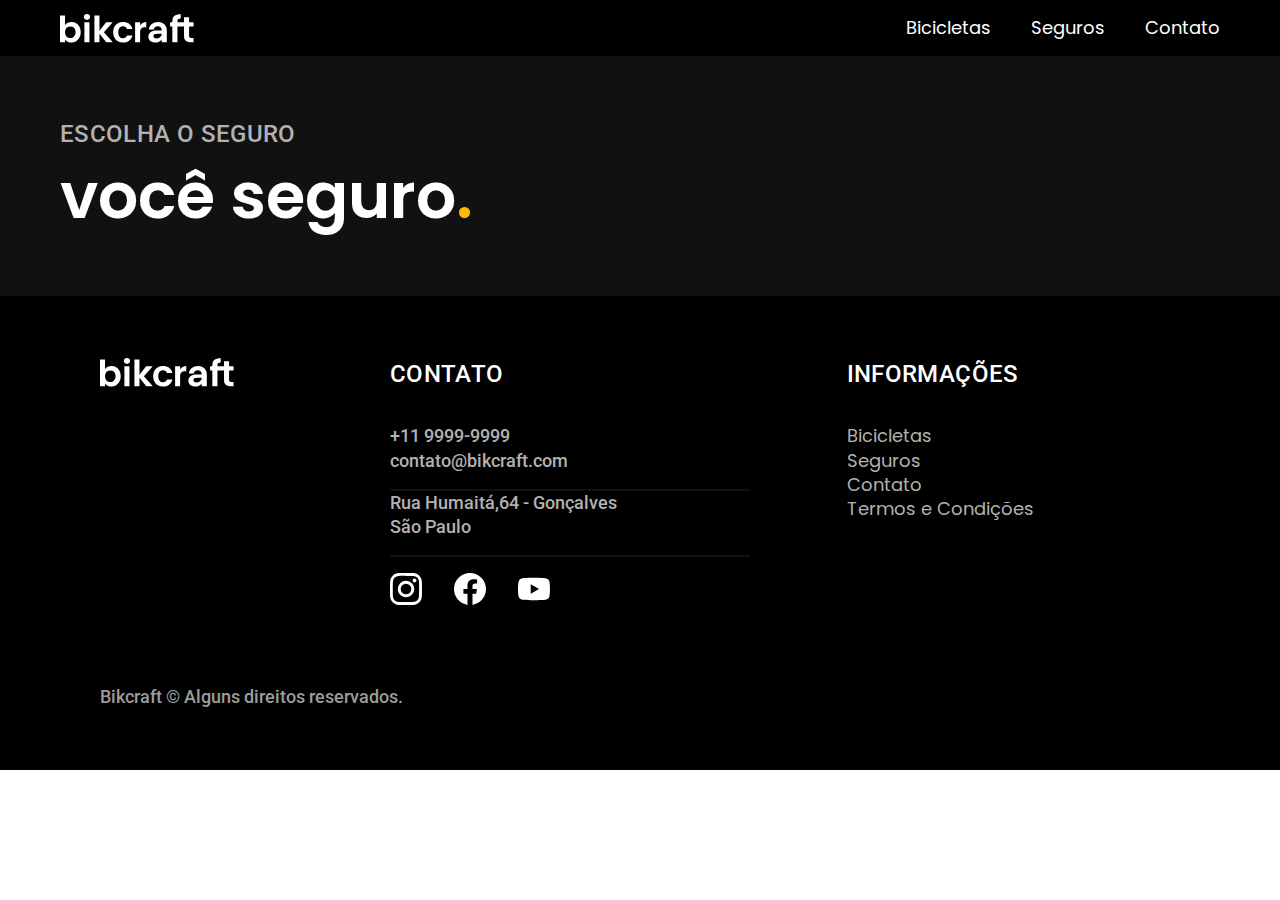
==== seguros.html @ f9e0acf3 "Bicicletas" ====
<!DOCTYPE html>
<html lang="en">
<head>
    <meta charset="UTF-8">
    <meta http-equiv="X-UA-Compatible" content="IE=edge">
    <meta name="viewport" content="width=device-width, initial-scale=1.0">
    <title>Termos e Condições | Bikcraft</title>
    <link rel="stylesheet" href="./css/style.css">
    <link rel="preconnect" href="https://fonts.googleapis.com">
<link rel="preconnect" href="https://fonts.gstatic.com" crossorigin>
<link href="https://fonts.googleapis.com/css2?family=Poppins:wght@400;600&family=Roboto:wght@400;500&display=swap" rel="stylesheet"> 
<link href="https://fonts.googleapis.com/css2?family=Merriweather:ital,wght@1,900&display=swap" rel="stylesheet">
</head>
<body id="termos">
    <header class="header-bg">
        <div class="header container">
            <a href="./">
                <img src="img/bikcraft.svg" alt="logo">
            </a>
            
            <nav>
                <ul class="header-menu font-1-m cor-0"> 
                    <li><a href="./bicicletas.html">Bicicletas</a></li>
                    <li><a href="./seguros.html">Seguros</a></li>
                    <li><a href="./contato.html">Contato</a></li>
                    
                </ul>
            </nav>
        </div>
    </header>

    <main>
        <div class="titulo-bg">
            <div class="titulo container">
                <p class="font-2-l-b cor-5">Escolha o seguro</p>
                <h1 class="font-1-xxl cor-0">você seguro<span class="cor-p1">.</span></h1>
            </div>
        </div>
        
    </main>
    
    <footer class="footer-bg">
        <div class="footer container">
            <img src="img/bikcraft.svg" alt="">
            <div class="footer-contato">
                <h3 class="font-2-l-b cor-0">Contato</h3>
                <ul class="font-2-m cor-5">
                    <li><a href="tel:+55219999999">+11 9999-9999</a></li>
                    <li><a href="mailto:contato@bikcraft.com">contato@bikcraft.com</a></li>
                    <li>Rua Humaitá,64 - Gonçalves</li>
                    <li>São Paulo</li>
                </ul>
                <div class="footer-redes">
                    <a href="./">
                        <img src="img/redes/instagram.svg" alt="">
                    </a>
                    <a href="/">
                        <img src="img/redes/facebook.svg" alt="">
                    </a>
                    <a href="/">
                        <img src="img/redes/youtube.svg" alt="">
                    </a>
                </div>
            </div>
            <div class="footer-informacoes">
                <h3 class="font-2-l-b cor-0">Informações</h3>
                <nav>
                    <ul class="font-1-m cor-5">
                        <li><a href="./bicicletas.html">Bicicletas</a></li>
                        <li><a href="./seguros.html">Seguros</a></li>
                        <li><a href="./contato.html">Contato</a></li>
                        <li><a href="./termos.html">Termos e Condições</a></li>
                    </ul>
                </nav>
            </div>
            <p class="footer-copy font-2-m cor-6">Bikcraft &copy Alguns direitos reservados.</p>
        </div>
    </footer>
</body>
</html>
---- css/style.css ----
@import "./global/header.css";
@import "./global/global.css";
@import "./ultilidades/tipografia.css";
@import "./home/introducao.css";
@import "./ultilidades/componentes.css";
@import "./ultilidades/cores.css";
@import "./bicicletas/bicicletas-lista.css";
@import "./home/tecnologia.css";
@import "./home/parceiros.css";
@import "./home/depoimento.css";
@import "./seguros/seguros.css";
@import "./global/footer.css";
@import "./termos/termos.css";
@import "./bicicletas/bicicletas.css"
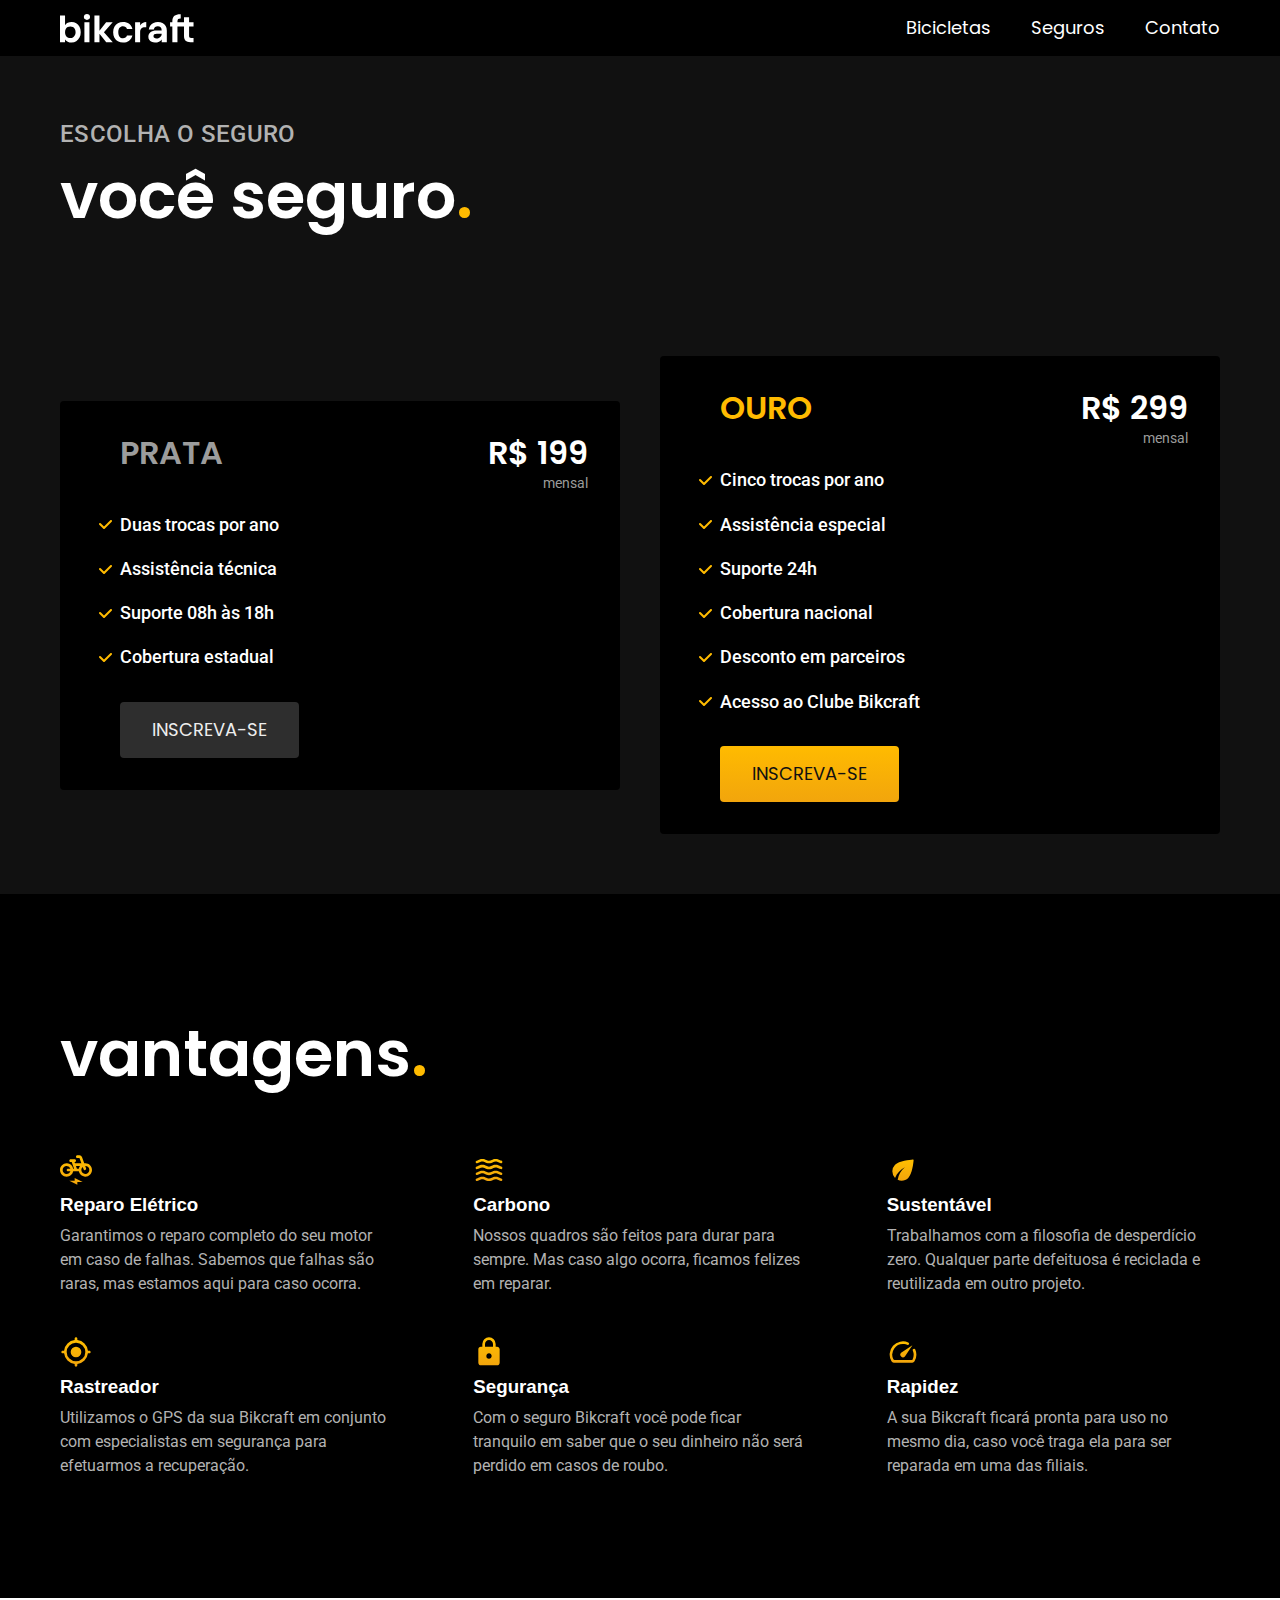
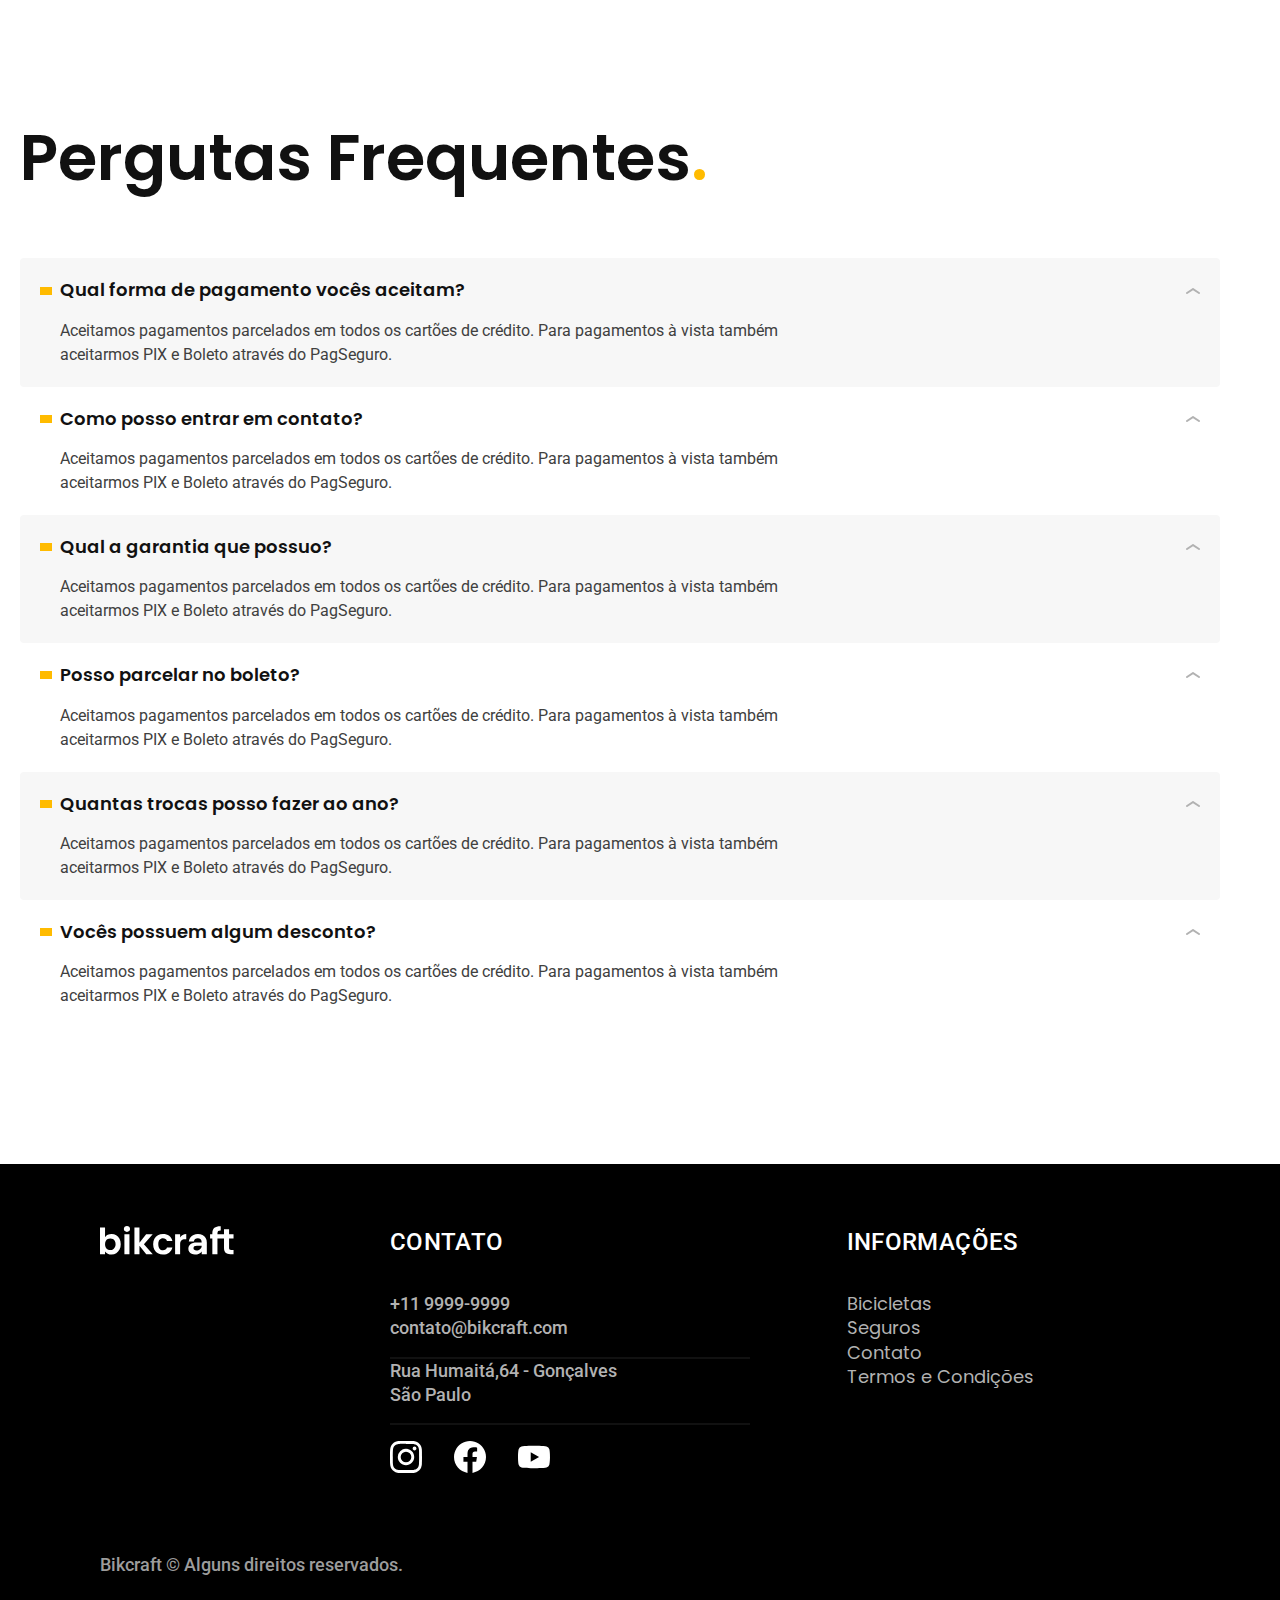
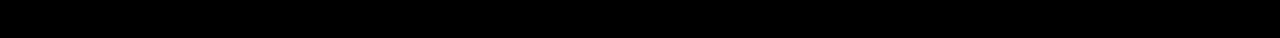
==== commit fd9f469a: "seguros" ====
--- a/seguros.html
+++ b/seguros.html
@@ -4,14 +4,14 @@
     <meta charset="UTF-8">
     <meta http-equiv="X-UA-Compatible" content="IE=edge">
     <meta name="viewport" content="width=device-width, initial-scale=1.0">
-    <title>Termos e Condições | Bikcraft</title>
+    <title>Seguros | Bikcraft</title>
     <link rel="stylesheet" href="./css/style.css">
     <link rel="preconnect" href="https://fonts.googleapis.com">
 <link rel="preconnect" href="https://fonts.gstatic.com" crossorigin>
 <link href="https://fonts.googleapis.com/css2?family=Poppins:wght@400;600&family=Roboto:wght@400;500&display=swap" rel="stylesheet"> 
 <link href="https://fonts.googleapis.com/css2?family=Merriweather:ital,wght@1,900&display=swap" rel="stylesheet">
 </head>
-<body id="termos">
+<body id="seguros">
     <header class="header-bg">
         <div class="header container">
             <a href="./">
@@ -29,7 +29,7 @@
         </div>
     </header>
 
-    <main>
+    <main class="seguros-bg">
         <div class="titulo-bg">
             <div class="titulo container">
                 <p class="font-2-l-b cor-5">Escolha o seguro</p>
@@ -37,7 +37,103 @@
             </div>
         </div>
         
+            <div class="seguros contain"> 
+               
+                <div class="seguros-item">
+                    <h3 class="font-1-xl cor-6">PRATA</h3>
+                    <span class="font-1-xl cor-0">R$ 199 <span class="font-1-xs cor-6">mensal</span></span>
+                    <ul class="font-2-m cor-0">
+                        <li>Duas trocas por ano</li>
+                        <li>Assistência técnica</li>
+                        <li>Suporte 08h às 18h</li>
+                        <li>Cobertura estadual</li>
+                    </ul>
+                    <a class="botao secundario" href="./orcamento.html">Inscreva-se</a>
+                </div>
+                <div class="seguros-item">
+                    <h3 class="font-1-xl cor-p1">OURO</h3>
+                    <span class="font-1-xl cor-0">R$ 299 <span class="font-1-xs cor-6">mensal</span></span>
+                    <ul class="font-2-m cor-0">
+                        <li>Cinco trocas por ano</li>
+                        <li>Assistência especial</li>
+                        <li>Suporte 24h</li>
+                        <li>Cobertura nacional</li>
+                        <li>Desconto em parceiros</li>
+                        <li>Acesso ao Clube Bikcraft</li>
+                    </ul>
+                    <a class="botao " href="./orcamento.html">Inscreva-se</a>
+                </div>
+            </div>
     </main>
+    
+    <article class="vantagens-bg">
+        <div class="vantagens container">
+            <h2 class="font-1-xxl cor-0">vantagens<span class="cor-p1 ">.</span></h2>
+            <ul>
+                <li>
+                    <img src="img/icones/eletrica.svg" alt="">
+                    <h3 class="font-1-1 cor-0">Reparo Elétrico</h3>
+                    <p class="font-2-s cor-5">Garantimos o reparo completo do seu motor em caso de falhas. Sabemos que falhas são raras, mas estamos aqui para caso ocorra.</p>
+                </li>
+                <li>
+                    <img src="img/icones/carbono.svg" alt="">
+                    <h3 class="font-1-1 cor-0">Carbono</h3>
+                    <p class="font-2-s cor-5">Nossos quadros são feitos para durar para sempre. Mas caso algo ocorra, ficamos felizes em reparar.</p>
+                </li>
+                <li>
+                    <img src="img/icones/sustentavel.svg" alt="">
+                    <h3 class="font-1-1 cor-0">Sustentável</h3>
+                    <p class="font-2-s cor-5">Trabalhamos com a filosofia de desperdício zero. Qualquer parte defeituosa é reciclada e reutilizada em outro projeto.</p>
+                </li>
+                <li>
+                    <img src="img/icones/rastreador.svg" alt="">
+                    <h3 class="font-1-1 cor-0">Rastreador</h3>
+                    <p class="font-2-s cor-5">Utilizamos o GPS da sua Bikcraft em conjunto com especialistas em segurança para efetuarmos a recuperação.</p>
+                </li>
+                <li>
+                    <img src="img/icones/seguro.svg" alt="">
+                    <h3 class="font-1-1 cor-0">Segurança</h3>
+                    <p class="font-2-s cor-5">Com o seguro Bikcraft você pode ficar tranquilo em saber que o seu dinheiro não será perdido em casos de roubo.</p>
+                </li>
+                <li>
+                    <img src="img/icones/velocidade.svg" alt="">
+                    <h3 class="font-1-1 cor-0">Rapidez</h3>
+                    <p class="font-2-s cor-5">A sua Bikcraft ficará pronta para uso no mesmo dia, caso você traga ela para ser reparada em uma das filiais.</p>
+                </li>
+               
+            </ul>
+        </div>
+    </article>
+
+    <article class="perguntas container">
+        <h2 class="font-1-xxl ">Pergutas Frequentes<span class="cor-p1 ">.</span></h2>
+        <dl>
+            <div>
+                <dt class="font-1-m-b">Qual forma de pagamento vocês aceitam?</dt>
+                <dd   class="font-2-s cor-9">Aceitamos pagamentos parcelados em todos os cartões de crédito. Para pagamentos à vista também aceitarmos PIX e Boleto através do PagSeguro.</dd>
+            </div>
+            <div>
+                <dt class="font-1-m-b">Como posso entrar em contato?</dt>
+                <dd   class="font-2-s cor-9">Aceitamos pagamentos parcelados em todos os cartões de crédito. Para pagamentos à vista também aceitarmos PIX e Boleto através do PagSeguro.</dd>
+            </div>
+            <div>
+                <dt class="font-1-m-b">Qual a garantia que possuo?</dt>
+                <dd   class="font-2-s cor-9">Aceitamos pagamentos parcelados em todos os cartões de crédito. Para pagamentos à vista também aceitarmos PIX e Boleto através do PagSeguro.</dd>
+            </div>
+            <div>
+                <dt class="font-1-m-b">Posso parcelar no boleto?</dt>
+                <dd   class="font-2-s cor-9">Aceitamos pagamentos parcelados em todos os cartões de crédito. Para pagamentos à vista também aceitarmos PIX e Boleto através do PagSeguro.</dd>
+            </div>
+            <div>
+                <dt class="font-1-m-b">Quantas trocas posso fazer ao ano?</dt>
+                <dd   class="font-2-s cor-9">Aceitamos pagamentos parcelados em todos os cartões de crédito. Para pagamentos à vista também aceitarmos PIX e Boleto através do PagSeguro.</dd>
+            </div>
+            <div>
+                <dt class="font-1-m-b">Vocês possuem algum desconto?</dt>
+                <dd   class="font-2-s cor-9">Aceitamos pagamentos parcelados em todos os cartões de crédito. Para pagamentos à vista também aceitarmos PIX e Boleto através do PagSeguro.</dd>
+            </div>
+        </dl>
+    </article>
     
     <footer class="footer-bg">
         <div class="footer container">
--- a/css/style.css
+++ b/css/style.css
@@ -11,4 +11,6 @@
 @import "./seguros/seguros.css";
 @import "./global/footer.css";
 @import "./termos/termos.css";
-@import "./bicicletas/bicicletas.css"+@import "./bicicletas/bicicletas.css";
+@import "./seguros/perguntas.css";
+@import "./seguros/vantagens.css";